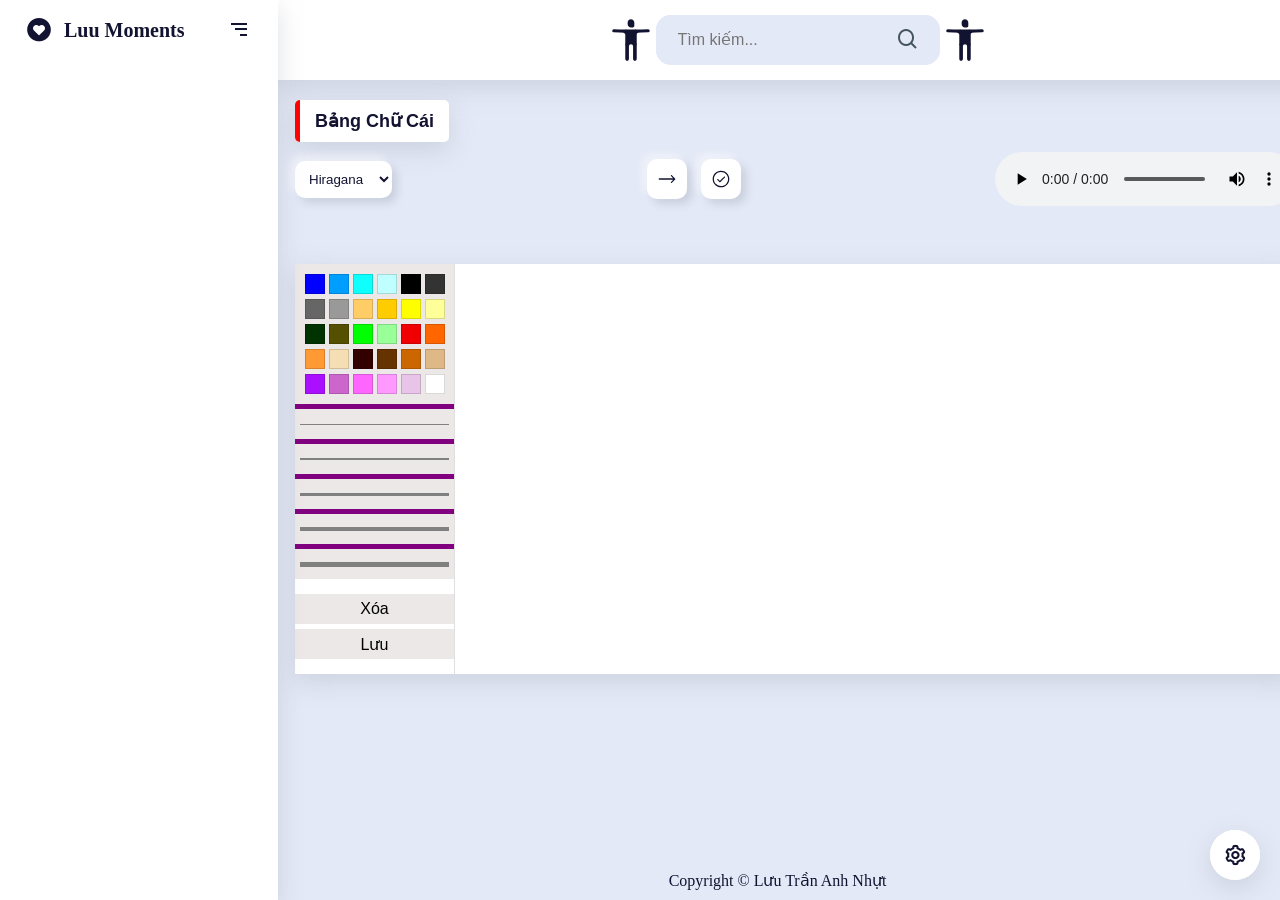
==== index.html @ df7c9bd2 "update page vocabulary" ====
<!DOCTYPE html>
<html lang="en">

<head>
    <meta charset="UTF-8">
    <meta http-equiv="X-UA-Compatible" content="IE=edge">
    <meta name="viewport" content="width=device-width, initial-scale=1.0">
    <title>Luu moments</title>
    <link rel="icon" href="./assets/img/logo.png">
    <link href='https://unpkg.com/boxicons@2.1.2/css/boxicons.min.css' rel='stylesheet'>
    <link rel="stylesheet" href="./assets/css/grid.css">
    <link rel="stylesheet" href="./assets/css/theme.css">
    <link rel="stylesheet" href="./assets/css/style.css">
    <link rel="stylesheet" href="./assets/css/class.css">
    <link rel="stylesheet" href="./assets/css/index.css">
    <link rel="stylesheet" href="./assets/css/pain.css">
</head>

<body>
    <!-- Loader -->
    <div id="loader">
        <span></span>
    </div>

    <div class="app">
        <div class="sidebar open">
            <div class="sidebar-logo">
                <i class="bx bxs-heart-circle icon"></i>
                <span class="logo-name">Luu Moments</span>
                <i class="bx bx-menu-alt-right" id="btn-close"></i>
            </div>
        </div>
        <div class="content">
            <section class="content-section">
                <div class="section-left">
                    <lord-icon src="./../json/icon/accessibility.json" trigger="loop"
                        style="width:50px;height:50px">
                    </lord-icon>
                </div>
                <div class="section-search">
                    <div class="section-search-input">
                        <input type="text" placeholder="Tìm kiếm..." value="">
                        <i id="close-search" class="bx bx-search"></i>
                    </div>
                    <div class="search-result"></div>
                </div>
                <div class="section-right">
                    <lord-icon src="./../json/icon/accessibility.json" trigger="loop"
                        style="width:50px;height:50px">
                    </lord-icon>
                </div>
            </section>
            <div class="filter">
                <h5>Bảng chữ cái</h5>
                <div class="option">
                    <select name="type_character" id="type_character">
                        <option value="all">Tất cả</option>
                        <option value="hiragana" selected>Hiragana</option>
                        <option value="katakana">Katakana</option>
                        <option value="kanji">Kanji</option>
                        <option value="transfiguration">Biến âm</option>
                        <option value="ligatures">Âm ghép</option>
                    </select>
                    <span>
                        <button id="click">
                            <lord-icon src="./json/icon/next.json" trigger="hover" style="width:20px; height:20px">
                            </lord-icon>
                        </button>
                        <button id="result">
                            <lord-icon src="./json/icon/result.json" trigger="hover" style="width:20px; height:20px">
                            </lord-icon>
                        </button>
                    </span>
                    <audio id="audio" controls>
                        <source src="./audio/a.mp3" type="audio/mp3">
                    </audio>
                </div>
                <p id="text" class="text_show"></p>
            </div>

            <!-- pain width canvas -->
            <main>
                <div class="left-block">
                    <div class="colors">
                        <button type="button" value="#0000ff"></button>
                        <button type="button" value="#009fff"></button>
                        <button type="button" value="#0fffff"></button>
                        <button type="button" value="#bfffff"></button>
                        <button type="button" value="#000000"></button>
                        <button type="button" value="#333333"></button>
                        <button type="button" value="#666666"></button>
                        <button type="button" value="#999999"></button>
                        <button type="button" value="#ffcc66"></button>
                        <button type="button" value="#ffcc00"></button>
                        <button type="button" value="#ffff00"></button>
                        <button type="button" value="#ffff99"></button>
                        <button type="button" value="#003300"></button>
                        <button type="button" value="#555000"></button>
                        <button type="button" value="#00ff00"></button>
                        <button type="button" value="#99ff99"></button>
                        <button type="button" value="#f00000"></button>
                        <button type="button" value="#ff6600"></button>
                        <button type="button" value="#ff9933"></button>
                        <button type="button" value="#f5deb3"></button>
                        <button type="button" value="#330000"></button>
                        <button type="button" value="#663300"></button>
                        <button type="button" value="#cc6600"></button>
                        <button type="button" value="#deb887"></button>
                        <button type="button" value="#aa0fff"></button>
                        <button type="button" value="#cc66cc"></button>
                        <button type="button" value="#ff66ff"></button>
                        <button type="button" value="#ff99ff"></button>
                        <button type="button" value="#e8c4e8"></button>
                        <button type="button" value="#ffffff"></button>
                    </div>
                    <div class="brushes">
                        <button type="button" value="1"></button>
                        <button type="button" value="2"></button>
                        <button type="button" value="3"></button>
                        <button type="button" value="4"></button>
                        <button type="button" value="5"></button>
                    </div>
                    <div class="buttons">
                        <button id="clear" type="button">Xóa</button>
                        <button id="save" type="button">Lưu</button>
                    </div>
                </div>
                <div class="right-block">
                    <canvas id="paint-canvas" width="840" height="400"></canvas>
                </div>
            </main>

            <footer class="footer">
                <p class="text-center">Copyright &copy;&nbsp;Lưu Trần Anh Nhựt</p>
            </footer>
        </div>
    </div>

    <div class="setting">
        <div class="setting-icon">
            <i class='bx bx-cog bx-sm'></i>
            <span>Cài đặt</span>
        </div>
        <menu class="setting-items-menu">
            <span class="menu-item">
                <lord-icon src="./json/icon/home.json" trigger="hover" style="width:22px; height:22px">
                </lord-icon>
            </span>
            <span class="menu-item" onclick="location.href = 'pages/vocabulary.html'">
                <lord-icon src="./json/icon/book.json" trigger="hover" style="width:22px; height:22px">
                </lord-icon>
            </span>
            <span class="menu-item" id="slidebar">
                <lord-icon src="./json/icon/slidebar.json" trigger="hover" style="width:22px; height:22px">
                </lord-icon>
            </span>
            <span class="menu-item" onclick="location.href = 'pages/arrange.html'">
                <lord-icon src="./json/icon/heart.json" trigger="hover" style="width:22px; height:22px">
                </lord-icon>
            </span>
        </menu>
    </div>

    <script src="./vendor/lordicon/lordicon.js"></script>
    <script src="./vendor/jquery/jquery-3.6.0.min.js"></script>
    <script src="./assets/js/index.js"></script>
    <script src="./assets/js/pain.js"></script>
    <script src="./assets/js/search.js"></script>
    <script src="./assets/js/script.js"></script>
    <script src="./assets/js/setting.js"></script>
</body>

</html>
---- assets/css/grid.css ----
/* Column: .col
Prefix class: 
    - c - mobile 
    - m - table
    - l - Pc    */
.grid {
    width: 100%;
    display: block;
    padding: 0;
}

.grid.wide {
    max-width: 1300px;
    margin: 0 auto;
}

.row {
    display: flex;
    flex-wrap: wrap;
    margin-left: -4px;
    margin-right: -4px;
}

.row.no-gutters {
    margin-left: 0;
    margin-right: 0;
}

.col {
    padding-left: 4px;
    padding-right: 4px;
}

.row.no-gutters .col {
    padding-left: 0;
    padding-right: 0;
}

.c-0 {
    display: none;
}

.c-1 {
    flex: 0 0 8.33333%;
    max-width: 8.33333%;
}

.c-2 {
    flex: 0 0 16.66667%;
    max-width: 16.66667%;
}

.c-3 {
    flex: 0 0 25%;
    max-width: 25%;
}

.c-4 {
    flex: 0 0 33.33333%;
    max-width: 33.33333%;
}

.c-5 {
    flex: 0 0 41.66667%;
    max-width: 41.66667%;
}

.c-6 {
    flex: 0 0 50%;
    max-width: 50%;
}

.c-7 {
    flex: 0 0 58.33333%;
    max-width: 58.33333%;
}

.c-8 {
    flex: 0 0 66.66667%;
    max-width: 66.66667%;
}

.c-9 {
    flex: 0 0 75%;
    max-width: 75%;
}

.c-10 {
    flex: 0 0 83.33333%;
    max-width: 83.33333%;
}

.c-11 {
    flex: 0 0 91.66667%;
    max-width: 91.66667%;
}

.c-12 {
    flex: 0 0 100%;
    max-width: 100%;
}

.c-o-1 {
    margin-left: 8.33333%;
}

.c-o-2 {
    margin-left: 16.66667%;
}

.c-o-3 {
    margin-left: 25%;
}

.c-o-4 {
    margin-left: 33.33333%;
}

.c-o-5 {
    margin-left: 41.66667%;
}

.c-o-6 {
    margin-left: 50%;
}

.c-o-7 {
    margin-left: 58.33333%;
}

.c-o-8 {
    margin-left: 66.66667%;
}

.c-o-9 {
    margin-left: 75%;
}

.c-o-10 {
    margin-left: 83.33333%;
}

.c-o-11 {
    margin-left: 91.66667%;
}

/* >= Tablet */
@media (min-width: 740px) {
    .row {
        margin-left: -8px;
        margin-right: -8px;
    }

    .col {
        padding-left: 8px;
        padding-right: 8px;
    }

    .m-0 {
        display: none;
    }

    .m-1,
    .m-2,
    .m-3,
    .m-4,
    .m-5,
    .m-6,
    .m-7,
    .m-8,
    .m-9,
    .m-10,
    .m-11,
    .m-12 {
        display: block;
    }

    .m-1 {
        flex: 0 0 8.33333%;
        max-width: 8.33333%;
    }

    .m-2 {
        flex: 0 0 16.66667%;
        max-width: 16.66667%;
    }

    .m-3 {
        flex: 0 0 25%;
        max-width: 25%;
    }

    .m-4 {
        flex: 0 0 33.33333%;
        max-width: 33.33333%;
    }

    .m-5 {
        flex: 0 0 41.66667%;
        max-width: 41.66667%;
    }

    .m-6 {
        flex: 0 0 50%;
        max-width: 50%;
    }

    .m-7 {
        flex: 0 0 58.33333%;
        max-width: 58.33333%;
    }

    .m-8 {
        flex: 0 0 66.66667%;
        max-width: 66.66667%;
    }

    .m-9 {
        flex: 0 0 75%;
        max-width: 75%;
    }

    .m-10 {
        flex: 0 0 83.33333%;
        max-width: 83.33333%;
    }

    .m-11 {
        flex: 0 0 91.66667%;
        max-width: 91.66667%;
    }

    .m-12 {
        flex: 0 0 100%;
        max-width: 100%;
    }

    .m-o-1 {
        margin-left: 8.33333%;
    }

    .m-o-2 {
        margin-left: 16.66667%;
    }

    .m-o-3 {
        margin-left: 25%;
    }

    .m-o-4 {
        margin-left: 33.33333%;
    }

    .m-o-5 {
        margin-left: 41.66667%;
    }

    .m-o-6 {
        margin-left: 50%;
    }

    .m-o-7 {
        margin-left: 58.33333%;
    }

    .m-o-8 {
        margin-left: 66.66667%;
    }

    .m-o-9 {
        margin-left: 75%;
    }

    .m-o-10 {
        margin-left: 83.33333%;
    }

    .m-o-11 {
        margin-left: 91.66667%;
    }
}

/* PC medium resolution > */
@media (min-width: 1113px) {
    .row {
        margin-left: -12px;
        margin-right: -12px;
    }

    .row.sm-gutter {
        margin-left: -5px;
        margin-right: -5px;
    }

    .col {
        padding-left: 12px;
        padding-right: 12px;
    }

    .row.sm-gutter .col {
        padding-left: 5px;
        padding-right: 5px;
    }

    .l-0 {
        display: none;
    }

    .l-1,
    .l-2,
    .l-2-4,
    .l-3,
    .l-4,
    .l-5,
    .l-6,
    .l-7,
    .l-8,
    .l-9,
    .l-10,
    .l-11,
    .l-12 {
        display: block;
    }

    .l-1 {
        flex: 0 0 8.33333%;
        max-width: 8.33333%;
    }

    .l-2 {
        flex: 0 0 16.66667%;
        max-width: 16.66667%;
    }

    .l-2-4 {
        flex: 0 0 20%;
        max-width: 20%;
    }

    .l-3 {
        flex: 0 0 25%;
        max-width: 25%;
    }

    .l-4 {
        flex: 0 0 33.33333%;
        max-width: 33.33333%;
    }

    .l-5 {
        flex: 0 0 41.66667%;
        max-width: 41.66667%;
    }

    .l-6 {
        flex: 0 0 50%;
        max-width: 50%;
    }

    .l-7 {
        flex: 0 0 58.33333%;
        max-width: 58.33333%;
    }

    .l-8 {
        flex: 0 0 66.66667%;
        max-width: 66.66667%;
    }

    .l-9 {
        flex: 0 0 75%;
        max-width: 75%;
    }

    .l-10 {
        flex: 0 0 83.33333%;
        max-width: 83.33333%;
    }

    .l-11 {
        flex: 0 0 91.66667%;
        max-width: 91.66667%;
    }

    .l-12 {
        flex: 0 0 100%;
        max-width: 100%;
    }

    .l-o-1 {
        margin-left: 8.33333%;
    }

    .l-o-2 {
        margin-left: 16.66667%;
    }

    .l-o-3 {
        margin-left: 25%;
    }

    .l-o-4 {
        margin-left: 33.33333%;
    }

    .l-o-5 {
        margin-left: 41.66667%;
    }

    .l-o-6 {
        margin-left: 50%;
    }

    .l-o-7 {
        margin-left: 58.33333%;
    }

    .l-o-8 {
        margin-left: 66.66667%;
    }

    .l-o-9 {
        margin-left: 75%;
    }

    .l-o-10 {
        margin-left: 83.33333%;
    }

    .l-o-11 {
        margin-left: 91.66667%;
    }
}

/* Tablet - PC low resolution */
@media (min-width: 740px) and (max-width: 1023px) {
    .wide {
        width: 644px;
    }
}

/* > PC low resolution */
@media (min-width: 1024px) and (max-width: 1239px) {
    .wide {
        width: 984px;
    }

    .wide .row {
        margin-left: -12px;
        margin-right: -12px;
    }

    .wide .row.sm-gutter {
        margin-left: -5px;
        margin-right: -5px;
    }

    .wide .col {
        padding-left: 12px;
        padding-right: 12px;
    }

    .wide .row.sm-gutter .col {
        padding-left: 5px;
        padding-right: 5px;
    }

    .wide .l-0 {
        display: none;
    }

    .wide .l-1,
    .wide .l-2,
    .wide .l-2-4,
    .wide .l-3,
    .wide .l-4,
    .wide .l-5,
    .wide .l-6,
    .wide .l-7,
    .wide .l-8,
    .wide .l-9,
    .wide .l-10,
    .wide .l-11,
    .wide .l-12 {
        display: block;
    }

    .wide .l-1 {
        flex: 0 0 8.33333%;
        max-width: 8.33333%;
    }

    .wide .l-2 {
        flex: 0 0 16.66667%;
        max-width: 16.66667%;
    }

    .wide .l-2-4 {
        flex: 0 0 20%;
        max-width: 20%;
    }

    .wide .l-3 {
        flex: 0 0 25%;
        max-width: 25%;
    }

    .wide .l-4 {
        flex: 0 0 33.33333%;
        max-width: 33.33333%;
    }

    .wide .l-5 {
        flex: 0 0 41.66667%;
        max-width: 41.66667%;
    }

    .wide .l-6 {
        flex: 0 0 50%;
        max-width: 50%;
    }

    .wide .l-7 {
        flex: 0 0 58.33333%;
        max-width: 58.33333%;
    }

    .wide .l-8 {
        flex: 0 0 66.66667%;
        max-width: 66.66667%;
    }

    .wide .l-9 {
        flex: 0 0 75%;
        max-width: 75%;
    }

    .wide .l-10 {
        flex: 0 0 83.33333%;
        max-width: 83.33333%;
    }

    .wide .l-11 {
        flex: 0 0 91.66667%;
        max-width: 91.66667%;
    }

    .wide .l-12 {
        flex: 0 0 100%;
        max-width: 100%;
    }

    .wide .l-o-1 {
        margin-left: 8.33333%;
    }

    .wide .l-o-2 {
        margin-left: 16.66667%;
    }

    .wide .l-o-3 {
        margin-left: 25%;
    }

    .wide .l-o-4 {
        margin-left: 33.33333%;
    }

    .wide .l-o-5 {
        margin-left: 41.66667%;
    }

    .wide .l-o-6 {
        margin-left: 50%;
    }

    .wide .l-o-7 {
        margin-left: 58.33333%;
    }

    .wide .l-o-8 {
        margin-left: 66.66667%;
    }

    .wide .l-o-9 {
        margin-left: 75%;
    }

    .wide .l-o-10 {
        margin-left: 83.33333%;
    }

    .wide .l-o-11 {
        margin-left: 91.66667%;
    }
}
---- assets/css/theme.css ----
:root {
  --background-primary: #e4e9f7;
  --background-second: #fff;
  --background-third: #ece8e8;
  --color-primary: #121331;
  --color-second: #121331;
  --color-icon: #121331;
  --color-button: #ece8e8;
  --color-txt: #455560;
  --box-shadow: 0px 8px 24px rgba(149, 157, 165, 0.3);
  --box-shadow-button: -5px -5px 9px rgba(255, 255, 255, 0.45), 5px 5px 9px rgba(94, 104, 121, 0.2);
  --box-shadow-inset: inset -5px -5px 9px rgba(94, 104, 121, 0.2), inset 3px 3px 2px rgba(94, 104, 121, 0.2);
  --border-loader: #c5ccdf;
}

[data-theme="dark"] {
  --background-primary: #202020;
  --background-second: #2d2d2d;
  --background-third: #2d2d2d;
  --color-primary: #fff;
  --color-second: #bbb;
  --color-icon: #121331;
  --color-button: #fff;
  --color-txt: #bbb;
  --box-shadow: 0px 5px 10px rgba(0, 0, 0, 0.2);
  --box-shadow-button: 0px 5px 10px rgba(0, 0, 0, 0.2);
  --box-shadow-inset: inset -5px -5px 9px rgba(0, 0, 0), inset 3px 3px 2px rgba(0, 0, 0);
  --border-loader: rgb(20, 20, 20);
}
---- assets/css/style.css ----
*,
body {
    margin: 0;
    padding: 0;
}

html {
    scroll-behavior: smooth;
}

body::-webkit-scrollbar {
    display: none;
}

.app {
    position: relative;
    margin: 0;
    min-height: 100vh;
    background-color: var(--background-primary);
    overflow: hidden;
}

#loader {
    position: fixed;
    display: flex;
    justify-content: center;
    align-items: center;
    top: 0;
    right: 0;
    bottom: 0;
    left: 0;
    background-color: black;
    opacity: 0.6;
    z-index: 1000;
}

#loader span {
    width: 60px;
    height: 60px;
    border: 8px solid var(--background-second);
    border-top: 8px solid var(--border-loader);
    border-radius: 50%;
    -webkit-animation: load 2s linear infinite;
    animation: load 2s linear infinite;
}

.sidebar {
    position: fixed;
    width: 50px;
    min-width: 50px;
    height: 100%;
    min-height: 100vh;
    padding: 0 14px;
    z-index: 199;
    transition: all 0.5s ease;
    background-color: var(--background-second);
    box-shadow: var(--box-shadow);
}

.sidebar-logo {
    display: flex;
    align-items: center;
    position: relative;
    height: 60px;
}

.sidebar-logo i {
    color: var(--color-primary);
    height: 60px;
    min-width: 50px;
    font-size: 28px;
    text-align: center;
    line-height: 60px;
}

.sidebar .icon {
    opacity: 0;
    transition: all 0.5s ease;
}

.sidebar-logo .logo-name {
    color: var(--color-primary);
    font-size: 20px;
    font-weight: 600;
    opacity: 0;
    transition: all 0.5s ease;
}

.sidebar.open {
    width: 250px !important;
}

.sidebar.open .icon,
.sidebar.open .logo-name {
    opacity: 1;
}

#btn-close {
    position: absolute;
    top: 50%;
    right: 0;
    transform: translateY(-50%);
    font-size: 24px;
    cursor: pointer;
    text-align: center;
    transition: all 0.5s ease;
}

.sidebar.open #btn {
    text-align: right;
}

.content {
    position: relative;
    background: var(--primary-background);
    min-height: 100vh;
    top: 0;
    left: 78px;
    width: calc(100% - 78px);
    transition: all 0.5s ease;
    z-index: 2;
}

.sidebar.open~.content {
    left: 275px;
    width: calc(100% - 275px);
}

.content-section {
    display: flex;
    align-items: center;
    padding: 0px 20px;
    justify-content: center;
    width: 100%;
    height: 80px;
    background-color: var(--background-second);
    box-shadow: var(--box-shadow);
    z-index: 100;
}

.section-search {
    position: relative;
    display: flex;
    align-items: center;
}

.section-search-input {
    position: relative;
    height: 50px;
    background-color: var(--background-primary);
    display: flex;
    align-items: center;
    border-radius: 15px;
    overflow: hidden;
}

.section-search-input input {
    border-color: transparent;
    outline: 0;
    background-color: transparent;
    width: 100%;
    height: 100%;
    padding: 10px 60px 10px 20px;
    font-size: 1rem;
    color: var(--color-txt);
    background-color: var(--background-primary);
    border-radius: 15px;
}

.section-search-input i {
    font-size: 1.5rem;
    position: absolute;
    right: 20px;
    transition: 0.5s;
    cursor: pointer;
    color: var(--color-txt);
}

.section-search-input i:hover {
    color: var(--color-primary);
    transform: rotate(90deg);
}

.search-result {
    display: none;
    position: absolute;
    top: 60px;
    left: 0px;
    width: 100%;
    background-color: white;
    border-radius: 15px;
    height: 200px;
    overflow: hidden;
    overflow-y: auto;
    box-shadow: var(--box-shadow);
    cursor: pointer;
    z-index: 100;
    padding: 10px 0;
}

.search-result::-webkit-scrollbar {
    display: none;
}

.search-result span {
    display: block;
    padding: 0 20px;
}

.search-result span:hover {
    color: red;
}

.search-result.active {
    display: block;
}

.search-result.active.data-none {
    display: flex !important;
    align-items: center;
    height: 100px !important;
}

.search-result.data-none span {
    width: 100%;
    text-align: center;
}

.footer {
    position: absolute;
    width: 100%;
    bottom: 10px;
    color: var(--color-primary);
}

.setting {
    position: fixed;
    right: 20px;
    bottom: 20px;
    width: 50px;
    height: 50px;
    z-index: 1000;
}

.setting-icon {
    position: absolute;
    display: flex;
    justify-content: center;
    align-items: center;
    width: 50px;
    height: 50px;
    border-radius: 50%;
    background-color: var(--background-second);
    box-shadow: var(--box-shadow);
    cursor: pointer;
    z-index: 1001;
}

.setting-icon:hover i {
    transform: rotate(60deg)
}

.setting-icon span {
    position: absolute;
    right: calc(100% + 10px);
    top: 20%;
    width: max-content;
    padding: 5px 10px;
    color: var(--color-primary);
    background-color: var(--background-second);
    box-shadow: var(--background-second);
    border-radius: 5px;
    font-size: 12px;
    font-weight: 600;
    text-transform: capitalize;
    opacity: 0;
    transition: all .3s;
}

.setting-icon:hover span {
    opacity: 1;
    top: 25%;
}

.setting-icon i {
    margin-top: 3px;
    color: var(--color-primary);
    transition: all .3s;
}

.setting-items-menu {
    position: absolute;
    margin: 0;
    padding: 0;
    z-index: 100;
}

.setting-items-menu .menu-item {
    position: absolute;
    display: flex;
    align-items: center;
    justify-content: center;
    width: 50px;
    height: 50px;
    background-color: var(--background-second);
    border-radius: 50%;
    cursor: pointer;
    transition: transform .3s;
}

.setting-items-menu.active .menu-item:nth-child(1) {
    transform: translate3d(-7.5em, -1em, 0);
    box-shadow: var(--box-shadow);
}

.setting-items-menu.active .menu-item:nth-child(2) {
    transform: translate3d(-5em, -5.2em, 0);
    box-shadow: var(--box-shadow);
}

.setting-items-menu.active .menu-item:nth-child(3) {
    transform: translate3d(-1em, -8em, 0);
    box-shadow: var(--box-shadow);
}

.setting-items-menu.active .menu-item:nth-child(4) {
    transform: translate3d(-1em, -13em, 0);
    box-shadow: var(--box-shadow);
}

@-webkit-keyframes load {
    0% {
        -webkit-transform: rotate(0deg);
    }

    100% {
        -webkit-transform: rotate(360deg);
    }
}

@keyframes load {
    0% {
        transform: rotate(0deg);
    }

    100% {
        transform: rotate(360deg);
    }
}
---- assets/css/class.css ----
.text-center {
    text-align: center;
}
---- assets/css/index.css ----
.filter {
    margin: 20px;
    width: 1000px;
}

.filter h5:first-child {
    color: var(--color-primary);
    font-size: 18px;
    font-weight: 600;
    font-family: Sans-Serif;
    text-shadow: 0 1px 0 rgb(255 255 255 / 40%);
    padding: 10px 15px;
    text-transform: capitalize;
    border-radius: 5px;
    border-left: 5px solid red;
    width: max-content;
    background-color: var(--background-second);
    box-shadow: var(--box-shadow);
}

.option {
    display: flex;
    justify-content: space-between;
    align-items: center;
    margin-top: 10px;
}

.option select, .option span button {
    background-color: var(--background-second);
    box-shadow: var(--box-shadow-button);
    outline: none;
    border: none;
    border-radius: 10px;
    color: var(--color-second);
    padding: 10px;
    cursor: pointer;
}

.option span button:nth-child(2) {
    margin-left: 10px;
}

.option span button:active {
    box-shadow: var(--box-shadow-inset);
}

.text_show {
    margin: 8px;
    font-size: 2rem;
    font-weight: 800;
    line-height: 1.5rem;
    text-align: center;
    height: 30px;
    color: var(--color-primary);
}
---- assets/css/pain.css ----
main {
    width: 1000px;
    margin: 0 20px;
    display: flex;
    flex-grow: 1;
    background-color: var(--background-second);
    box-shadow: var(--box-shadow);
    box-sizing: border-box;
}

.left-block {
    width: 160px;
    border-right: 1px solid #e0e0e0;
}

.colors {
    background-color: var(--background-third);
    text-align: center;
    padding-bottom: 5px;
    padding-top: 10px;
}

.colors button {
    display: inline-block;
    border: 1px solid #00000026;
    border-radius: 0;
    outline: none;
    cursor: pointer;
    width: 20px;
    height: 20px;
    margin-bottom: 5px
}

.colors button:nth-of-type(1) {
    background-color: #0000ff;
}

.colors button:nth-of-type(2) {
    background-color: #009fff;
}

.colors button:nth-of-type(3) {
    background-color: #0fffff;
}

.colors button:nth-of-type(4) {
    background-color: #bfffff;
}

.colors button:nth-of-type(5) {
    background-color: #000000;
}

.colors button:nth-of-type(6) {
    background-color: #333333;
}

.colors button:nth-of-type(7) {
    background-color: #666666;
}

.colors button:nth-of-type(8) {
    background-color: #999999;
}

.colors button:nth-of-type(9) {
    background-color: #ffcc66;
}

.colors button:nth-of-type(10) {
    background-color: #ffcc00;
}

.colors button:nth-of-type(11) {
    background-color: #ffff00;
}

.colors button:nth-of-type(12) {
    background-color: #ffff99;
}

.colors button:nth-of-type(13) {
    background-color: #003300;
}

.colors button:nth-of-type(14) {
    background-color: #555000;
}

.colors button:nth-of-type(15) {
    background-color: #00ff00;
}

.colors button:nth-of-type(16) {
    background-color: #99ff99;
}

.colors button:nth-of-type(17) {
    background-color: #f00000;
}

.colors button:nth-of-type(18) {
    background-color: #ff6600;
}

.colors button:nth-of-type(19) {
    background-color: #ff9933;
}

.colors button:nth-of-type(20) {
    background-color: #f5deb3;
}

.colors button:nth-of-type(21) {
    background-color: #330000;
}

.colors button:nth-of-type(22) {
    background-color: #663300;
}

.colors button:nth-of-type(23) {
    background-color: #cc6600;
}

.colors button:nth-of-type(24) {
    background-color: #deb887;
}

.colors button:nth-of-type(25) {
    background-color: #aa0fff;
}

.colors button:nth-of-type(26) {
    background-color: #cc66cc;
}

.colors button:nth-of-type(27) {
    background-color: #ff66ff;
}

.colors button:nth-of-type(28) {
    background-color: #ff99ff;
}

.colors button:nth-of-type(29) {
    background-color: #e8c4e8;
}

.colors button:nth-of-type(30) {
    background-color: #ffffff;
}

.brushes {
    background-color: purple;
    padding-top: 5px
}

.brushes button {
    display: block;
    width: 100%;
    border: 0;
    border-radius: 0;
    background-color: var(--background-third);
    margin-bottom: 5px;
    padding: 5px;
    height: 30px;
    outline: none;
    position: relative;
    cursor: pointer;
}

.brushes button:after {
    height: 1px;
    display: block;
    background: #808080;
    content: '';
}

.brushes button:nth-of-type(1):after {
    height: 1px;
}

.brushes button:nth-of-type(2):after {
    height: 2px;
}

.brushes button:nth-of-type(3):after {
    height: 3px;
}

.brushes button:nth-of-type(4):after {
    height: 4px;
}

.brushes button:nth-of-type(5):after {
    height: 5px;
}

.buttons {
    height: 80px;
    padding-top: 10px;
}

.buttons button {
    display: block;
    width: 100%;
    border: 0;
    border-radius: 0;
    background-color: var(--color-button);
    margin-bottom: 5px;
    padding: 5px;
    height: 30px;
    outline: none;
    position: relative;
    cursor: pointer;
    font-size: 16px;
}

.right-block {
    width: 840px;
}

#paint-canvas {
    cursor: crosshair;
}
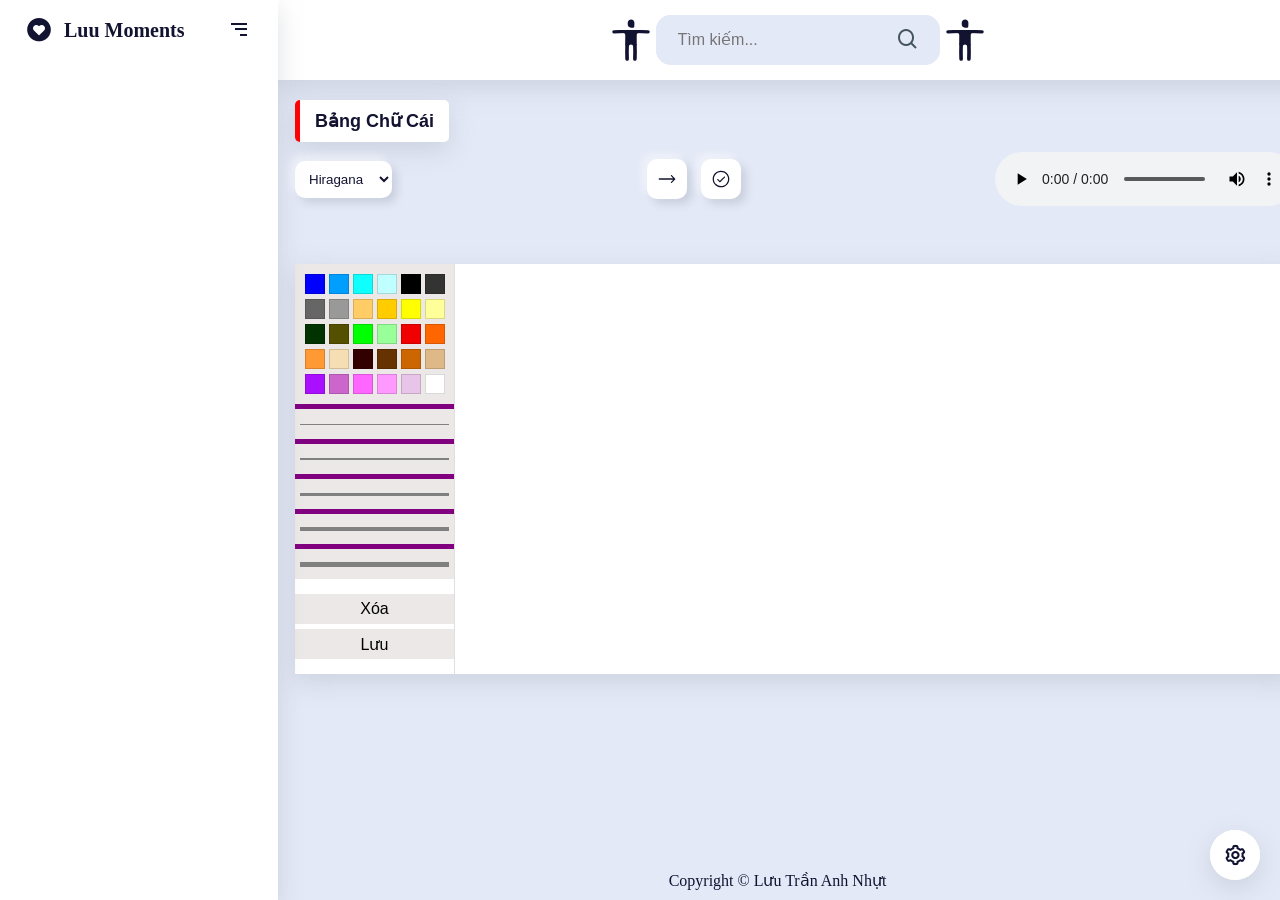
==== commit 3710c1ae: "fix error search arrange" ====
--- a/index.html
+++ b/index.html
@@ -165,7 +165,7 @@
     <script src="./vendor/jquery/jquery-3.6.0.min.js"></script>
     <script src="./assets/js/index.js"></script>
     <script src="./assets/js/pain.js"></script>
-    <script src="./assets/js/search.js"></script>
+    <script src="./assets/js/utils.js"></script>
     <script src="./assets/js/script.js"></script>
     <script src="./assets/js/setting.js"></script>
 </body>
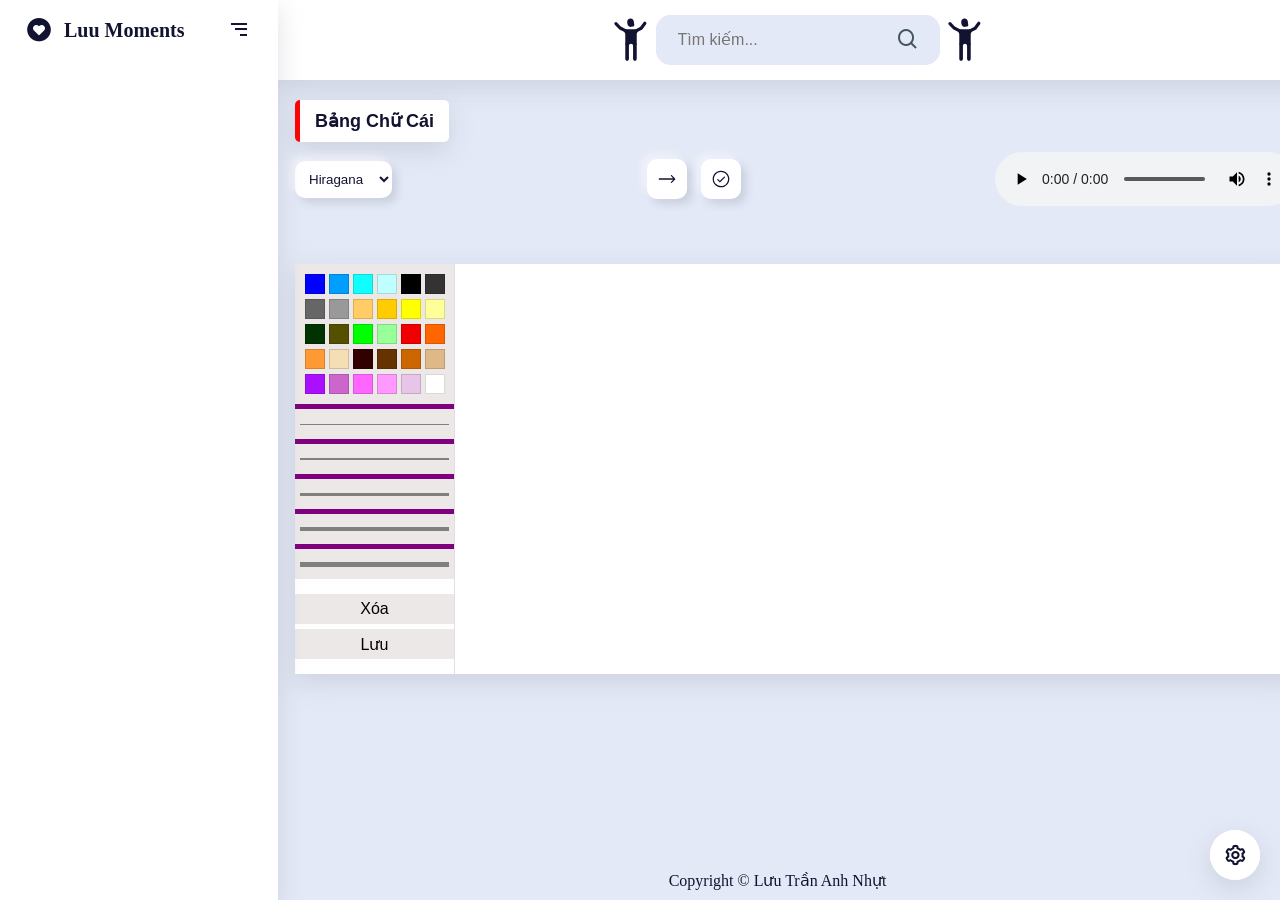
==== commit e0e112a1: "update handle key up event" ====
--- a/index.html
+++ b/index.html
@@ -163,11 +163,11 @@
 
     <script src="./vendor/lordicon/lordicon.js"></script>
     <script src="./vendor/jquery/jquery-3.6.0.min.js"></script>
-    <script src="./assets/js/index.js"></script>
     <script src="./assets/js/pain.js"></script>
     <script src="./assets/js/utils.js"></script>
     <script src="./assets/js/script.js"></script>
     <script src="./assets/js/setting.js"></script>
+    <script src="./assets/js/index.js"></script>
 </body>
 
 </html>
--- a/assets/css/style.css
+++ b/assets/css/style.css
@@ -207,6 +207,10 @@
     padding: 0 20px;
 }
 
+.search-result span:first-letter {
+    text-transform: capitalize;
+}
+
 .search-result span:hover {
     color: red;
 }
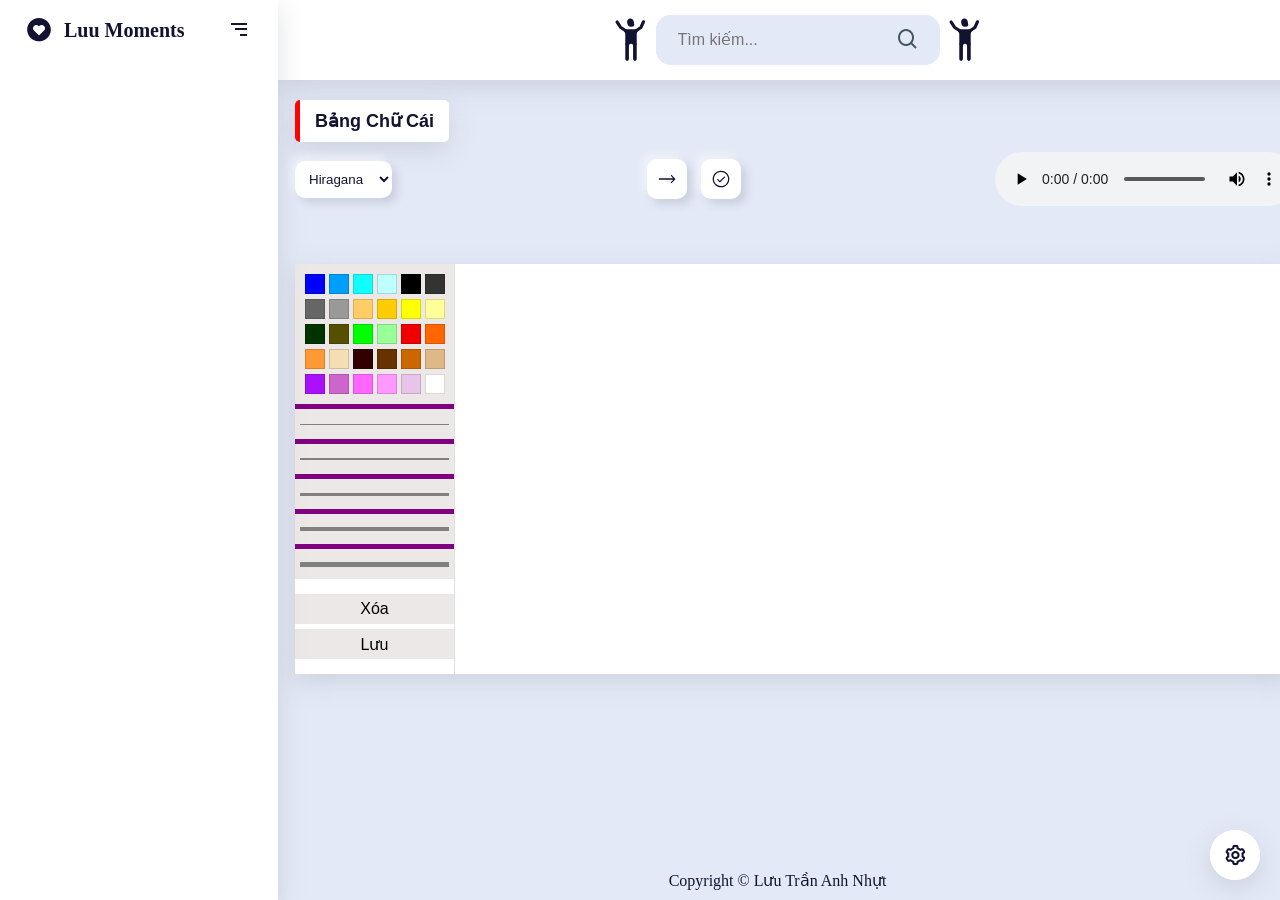
==== commit 4491218c: "20231126" ====
--- a/index.html
+++ b/index.html
@@ -1,173 +1,185 @@
 <!DOCTYPE html>
 <html lang="en">
+    <head>
+        <meta charset="UTF-8" />
+        <meta http-equiv="X-UA-Compatible" content="IE=edge" />
+        <meta name="viewport" content="width=device-width, initial-scale=1.0" />
+        <title>Luu moments</title>
+        <link rel="icon" href="./assets/img/logo.png" />
+        <link href="https://unpkg.com/boxicons@2.1.2/css/boxicons.min.css" rel="stylesheet" />
+        <link rel="stylesheet" href="./assets/css/grid.css" />
+        <link rel="stylesheet" href="./assets/css/theme.css" />
+        <link rel="stylesheet" href="./assets/css/style.css" />
+        <link rel="stylesheet" href="./assets/css/class.css" />
+        <link rel="stylesheet" href="./assets/css/index.css" />
+        <link rel="stylesheet" href="./assets/css/pain.css" />
+    </head>
 
-<head>
-    <meta charset="UTF-8">
-    <meta http-equiv="X-UA-Compatible" content="IE=edge">
-    <meta name="viewport" content="width=device-width, initial-scale=1.0">
-    <title>Luu moments</title>
-    <link rel="icon" href="./assets/img/logo.png">
-    <link href='https://unpkg.com/boxicons@2.1.2/css/boxicons.min.css' rel='stylesheet'>
-    <link rel="stylesheet" href="./assets/css/grid.css">
-    <link rel="stylesheet" href="./assets/css/theme.css">
-    <link rel="stylesheet" href="./assets/css/style.css">
-    <link rel="stylesheet" href="./assets/css/class.css">
-    <link rel="stylesheet" href="./assets/css/index.css">
-    <link rel="stylesheet" href="./assets/css/pain.css">
-</head>
+    <body>
+        <!-- Loader -->
+        <div id="loader">
+            <span></span>
+        </div>
 
-<body>
-    <!-- Loader -->
-    <div id="loader">
-        <span></span>
-    </div>
+        <div class="app">
+            <div class="sidebar open">
+                <div class="sidebar-logo">
+                    <i class="bx bxs-heart-circle icon"></i>
+                    <span class="logo-name">Luu Moments</span>
+                    <i class="bx bx-menu-alt-right" id="btn-close"></i>
+                </div>
+            </div>
+            <div class="content">
+                <section class="content-section">
+                    <div class="section-left">
+                        <lord-icon
+                            src="./../json/icon/accessibility.json"
+                            trigger="loop"
+                            style="width: 50px; height: 50px"
+                        >
+                        </lord-icon>
+                    </div>
+                    <div class="section-search">
+                        <div class="section-search-input">
+                            <input type="text" placeholder="Tìm kiếm..." value="" />
+                            <i id="close-search" class="bx bx-search"></i>
+                        </div>
+                        <div class="search-result"></div>
+                    </div>
+                    <div class="section-right">
+                        <lord-icon
+                            src="./../json/icon/accessibility.json"
+                            trigger="loop"
+                            style="width: 50px; height: 50px"
+                        >
+                        </lord-icon>
+                    </div>
+                </section>
+                <div class="filter">
+                    <h5>Bảng chữ cái</h5>
+                    <div class="option">
+                        <select name="type_character" id="type_character">
+                            <option value="all">Tất cả</option>
+                            <option value="hiragana" selected>Hiragana</option>
+                            <option value="katakana">Katakana</option>
+                            <option value="kanji">Kanji</option>
+                            <option value="transfiguration">Biến âm</option>
+                            <option value="ligatures">Âm ghép</option>
+                        </select>
+                        <span>
+                            <button id="click">
+                                <lord-icon
+                                    src="./json/icon/next.json"
+                                    trigger="hover"
+                                    style="width: 20px; height: 20px"
+                                >
+                                </lord-icon>
+                            </button>
+                            <button id="result">
+                                <lord-icon
+                                    src="./json/icon/result.json"
+                                    trigger="hover"
+                                    style="width: 20px; height: 20px"
+                                >
+                                </lord-icon>
+                            </button>
+                        </span>
+                        <audio id="audio" controls>
+                            <source src="./audio/a.mp3" type="audio/mp3" />
+                        </audio>
+                    </div>
+                    <p id="text" class="text_show"></p>
+                </div>
 
-    <div class="app">
-        <div class="sidebar open">
-            <div class="sidebar-logo">
-                <i class="bx bxs-heart-circle icon"></i>
-                <span class="logo-name">Luu Moments</span>
-                <i class="bx bx-menu-alt-right" id="btn-close"></i>
+                <!-- pain width canvas -->
+                <main>
+                    <div class="left-block">
+                        <div class="colors">
+                            <button type="button" value="#0000ff"></button>
+                            <button type="button" value="#009fff"></button>
+                            <button type="button" value="#0fffff"></button>
+                            <button type="button" value="#bfffff"></button>
+                            <button type="button" value="#000000"></button>
+                            <button type="button" value="#333333"></button>
+                            <button type="button" value="#666666"></button>
+                            <button type="button" value="#999999"></button>
+                            <button type="button" value="#ffcc66"></button>
+                            <button type="button" value="#ffcc00"></button>
+                            <button type="button" value="#ffff00"></button>
+                            <button type="button" value="#ffff99"></button>
+                            <button type="button" value="#003300"></button>
+                            <button type="button" value="#555000"></button>
+                            <button type="button" value="#00ff00"></button>
+                            <button type="button" value="#99ff99"></button>
+                            <button type="button" value="#f00000"></button>
+                            <button type="button" value="#ff6600"></button>
+                            <button type="button" value="#ff9933"></button>
+                            <button type="button" value="#f5deb3"></button>
+                            <button type="button" value="#330000"></button>
+                            <button type="button" value="#663300"></button>
+                            <button type="button" value="#cc6600"></button>
+                            <button type="button" value="#deb887"></button>
+                            <button type="button" value="#aa0fff"></button>
+                            <button type="button" value="#cc66cc"></button>
+                            <button type="button" value="#ff66ff"></button>
+                            <button type="button" value="#ff99ff"></button>
+                            <button type="button" value="#e8c4e8"></button>
+                            <button type="button" value="#ffffff"></button>
+                        </div>
+                        <div class="brushes">
+                            <button type="button" value="1"></button>
+                            <button type="button" value="2"></button>
+                            <button type="button" value="3"></button>
+                            <button type="button" value="4"></button>
+                            <button type="button" value="5"></button>
+                        </div>
+                        <div class="buttons">
+                            <button id="clear" type="button">Xóa</button>
+                            <button id="save" type="button">Lưu</button>
+                        </div>
+                    </div>
+                    <div class="right-block">
+                        <canvas id="paint-canvas" width="840" height="400"></canvas>
+                    </div>
+                </main>
+
+                <footer class="footer">
+                    <p class="text-center">Copyright &copy;&nbsp;Lưu Trần Anh Nhựt</p>
+                </footer>
             </div>
         </div>
-        <div class="content">
-            <section class="content-section">
-                <div class="section-left">
-                    <lord-icon src="./../json/icon/accessibility.json" trigger="loop"
-                        style="width:50px;height:50px">
+
+        <div class="setting">
+            <div class="setting-icon">
+                <i class="bx bx-cog bx-sm"></i>
+                <span>Cài đặt</span>
+            </div>
+            <menu class="setting-items-menu">
+                <span class="menu-item">
+                    <lord-icon src="./json/icon/home.json" trigger="hover" style="width: 22px; height: 22px">
                     </lord-icon>
-                </div>
-                <div class="section-search">
-                    <div class="section-search-input">
-                        <input type="text" placeholder="Tìm kiếm..." value="">
-                        <i id="close-search" class="bx bx-search"></i>
-                    </div>
-                    <div class="search-result"></div>
-                </div>
-                <div class="section-right">
-                    <lord-icon src="./../json/icon/accessibility.json" trigger="loop"
-                        style="width:50px;height:50px">
+                </span>
+                <span class="menu-item" onclick="location.href = 'pages/vocabulary.html'">
+                    <lord-icon src="./json/icon/book.json" trigger="hover" style="width: 22px; height: 22px">
                     </lord-icon>
-                </div>
-            </section>
-            <div class="filter">
-                <h5>Bảng chữ cái</h5>
-                <div class="option">
-                    <select name="type_character" id="type_character">
-                        <option value="all">Tất cả</option>
-                        <option value="hiragana" selected>Hiragana</option>
-                        <option value="katakana">Katakana</option>
-                        <option value="kanji">Kanji</option>
-                        <option value="transfiguration">Biến âm</option>
-                        <option value="ligatures">Âm ghép</option>
-                    </select>
-                    <span>
-                        <button id="click">
-                            <lord-icon src="./json/icon/next.json" trigger="hover" style="width:20px; height:20px">
-                            </lord-icon>
-                        </button>
-                        <button id="result">
-                            <lord-icon src="./json/icon/result.json" trigger="hover" style="width:20px; height:20px">
-                            </lord-icon>
-                        </button>
-                    </span>
-                    <audio id="audio" controls>
-                        <source src="./audio/a.mp3" type="audio/mp3">
-                    </audio>
-                </div>
-                <p id="text" class="text_show"></p>
-            </div>
+                </span>
+                <span class="menu-item" id="slidebar">
+                    <lord-icon src="./json/icon/slidebar.json" trigger="hover" style="width: 22px; height: 22px">
+                    </lord-icon>
+                </span>
+                <span class="menu-item" onclick="location.href = 'pages/arrange.html'">
+                    <lord-icon src="./json/icon/heart.json" trigger="hover" style="width: 22px; height: 22px">
+                    </lord-icon>
+                </span>
+            </menu>
+        </div>
 
-            <!-- pain width canvas -->
-            <main>
-                <div class="left-block">
-                    <div class="colors">
-                        <button type="button" value="#0000ff"></button>
-                        <button type="button" value="#009fff"></button>
-                        <button type="button" value="#0fffff"></button>
-                        <button type="button" value="#bfffff"></button>
-                        <button type="button" value="#000000"></button>
-                        <button type="button" value="#333333"></button>
-                        <button type="button" value="#666666"></button>
-                        <button type="button" value="#999999"></button>
-                        <button type="button" value="#ffcc66"></button>
-                        <button type="button" value="#ffcc00"></button>
-                        <button type="button" value="#ffff00"></button>
-                        <button type="button" value="#ffff99"></button>
-                        <button type="button" value="#003300"></button>
-                        <button type="button" value="#555000"></button>
-                        <button type="button" value="#00ff00"></button>
-                        <button type="button" value="#99ff99"></button>
-                        <button type="button" value="#f00000"></button>
-                        <button type="button" value="#ff6600"></button>
-                        <button type="button" value="#ff9933"></button>
-                        <button type="button" value="#f5deb3"></button>
-                        <button type="button" value="#330000"></button>
-                        <button type="button" value="#663300"></button>
-                        <button type="button" value="#cc6600"></button>
-                        <button type="button" value="#deb887"></button>
-                        <button type="button" value="#aa0fff"></button>
-                        <button type="button" value="#cc66cc"></button>
-                        <button type="button" value="#ff66ff"></button>
-                        <button type="button" value="#ff99ff"></button>
-                        <button type="button" value="#e8c4e8"></button>
-                        <button type="button" value="#ffffff"></button>
-                    </div>
-                    <div class="brushes">
-                        <button type="button" value="1"></button>
-                        <button type="button" value="2"></button>
-                        <button type="button" value="3"></button>
-                        <button type="button" value="4"></button>
-                        <button type="button" value="5"></button>
-                    </div>
-                    <div class="buttons">
-                        <button id="clear" type="button">Xóa</button>
-                        <button id="save" type="button">Lưu</button>
-                    </div>
-                </div>
-                <div class="right-block">
-                    <canvas id="paint-canvas" width="840" height="400"></canvas>
-                </div>
-            </main>
-
-            <footer class="footer">
-                <p class="text-center">Copyright &copy;&nbsp;Lưu Trần Anh Nhựt</p>
-            </footer>
-        </div>
-    </div>
-
-    <div class="setting">
-        <div class="setting-icon">
-            <i class='bx bx-cog bx-sm'></i>
-            <span>Cài đặt</span>
-        </div>
-        <menu class="setting-items-menu">
-            <span class="menu-item">
-                <lord-icon src="./json/icon/home.json" trigger="hover" style="width:22px; height:22px">
-                </lord-icon>
-            </span>
-            <span class="menu-item" onclick="location.href = 'pages/vocabulary.html'">
-                <lord-icon src="./json/icon/book.json" trigger="hover" style="width:22px; height:22px">
-                </lord-icon>
-            </span>
-            <span class="menu-item" id="slidebar">
-                <lord-icon src="./json/icon/slidebar.json" trigger="hover" style="width:22px; height:22px">
-                </lord-icon>
-            </span>
-            <span class="menu-item" onclick="location.href = 'pages/arrange.html'">
-                <lord-icon src="./json/icon/heart.json" trigger="hover" style="width:22px; height:22px">
-                </lord-icon>
-            </span>
-        </menu>
-    </div>
-
-    <script src="./vendor/lordicon/lordicon.js"></script>
-    <script src="./vendor/jquery/jquery-3.6.0.min.js"></script>
-    <script src="./assets/js/pain.js"></script>
-    <script src="./assets/js/utils.js"></script>
-    <script src="./assets/js/script.js"></script>
-    <script src="./assets/js/setting.js"></script>
-    <script src="./assets/js/index.js"></script>
-</body>
-
-</html>+        <script src="./vendor/lordicon/lordicon.js"></script>
+        <script src="./vendor/jquery/jquery-3.6.0.min.js"></script>
+        <script src="./assets/js/pain.js"></script>
+        <script src="./assets/js/utils.js"></script>
+        <script src="./assets/js/script.js"></script>
+        <script src="./assets/js/setting.js"></script>
+        <script src="./assets/js/index.js"></script>
+    </body>
+</html>
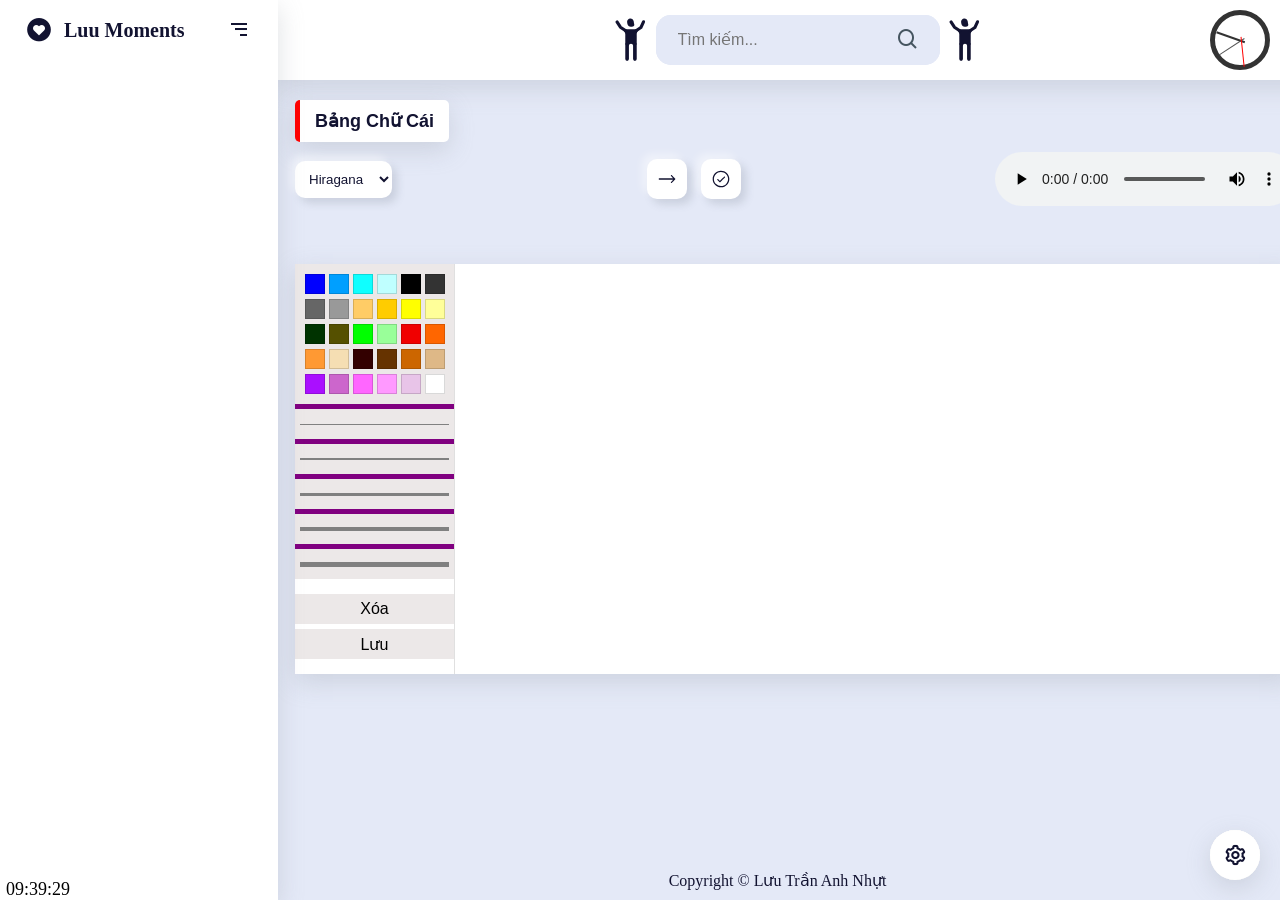
==== commit 6e472127: "20231129" ====
--- a/index.html
+++ b/index.html
@@ -13,6 +13,7 @@
         <link rel="stylesheet" href="./assets/css/class.css" />
         <link rel="stylesheet" href="./assets/css/index.css" />
         <link rel="stylesheet" href="./assets/css/pain.css" />
+        <link rel="stylesheet" href="./assets/css/clock.css" />
     </head>
 
     <body>
@@ -27,6 +28,10 @@
                     <i class="bx bxs-heart-circle icon"></i>
                     <span class="logo-name">Luu Moments</span>
                     <i class="bx bx-menu-alt-right" id="btn-close"></i>
+                </div>
+                <div class="sidebar-body"></div>
+                <div class="sidebar-footer">
+                    <div class="clock-footer" id="clock-footer"></div>
                 </div>
             </div>
             <div class="content">
@@ -53,6 +58,11 @@
                             style="width: 50px; height: 50px"
                         >
                         </lord-icon>
+                    </div>
+                    <div class="clock">
+                        <div class="hour" id="hour"></div>
+                        <div class="minute" id="minute"></div>
+                        <div class="second" id="second"></div>
                     </div>
                 </section>
                 <div class="filter">
@@ -176,10 +186,10 @@
 
         <script src="./vendor/lordicon/lordicon.js"></script>
         <script src="./vendor/jquery/jquery-3.6.0.min.js"></script>
-        <script src="./assets/js/pain.js"></script>
-        <script src="./assets/js/utils.js"></script>
-        <script src="./assets/js/script.js"></script>
-        <script src="./assets/js/setting.js"></script>
-        <script src="./assets/js/index.js"></script>
+        <script src="./assets/scripts/pain.js"></script>
+        <script src="./assets/scripts/utils.js"></script>
+        <script src="./assets/scripts/script.js"></script>
+        <script src="./assets/scripts/setting.js"></script>
+        <script src="./assets/scripts/index.js"></script>
     </body>
 </html>
--- a/assets/css/style.css
+++ b/assets/css/style.css
@@ -95,6 +95,14 @@
     opacity: 1;
 }
 
+.sidebar-footer {
+    position: absolute;
+    right: 0;
+    bottom: 0;
+    width: 100%;
+    height: 80px;
+}
+
 #btn-close {
     position: absolute;
     top: 50%;
@@ -121,7 +129,7 @@
     z-index: 2;
 }
 
-.sidebar.open~.content {
+.sidebar.open ~ .content {
     left: 275px;
     width: calc(100% - 275px);
 }
@@ -261,7 +269,7 @@
 }
 
 .setting-icon:hover i {
-    transform: rotate(60deg)
+    transform: rotate(60deg);
 }
 
 .setting-icon span {
@@ -278,7 +286,7 @@
     font-weight: 600;
     text-transform: capitalize;
     opacity: 0;
-    transition: all .3s;
+    transition: all 0.3s;
 }
 
 .setting-icon:hover span {
@@ -289,7 +297,7 @@
 .setting-icon i {
     margin-top: 3px;
     color: var(--color-primary);
-    transition: all .3s;
+    transition: all 0.3s;
 }
 
 .setting-items-menu {
@@ -309,7 +317,7 @@
     background-color: var(--background-second);
     border-radius: 50%;
     cursor: pointer;
-    transition: transform .3s;
+    transition: transform 0.3s;
 }
 
 .setting-items-menu.active .menu-item:nth-child(1) {
@@ -350,4 +358,4 @@
     100% {
         transform: rotate(360deg);
     }
-}+}
--- a/assets/css/clock.css
+++ b/assets/css/clock.css
@@ -0,0 +1,37 @@
+.clock {
+    position: fixed;
+    right: 10px;
+    width: 50px;
+    height: 50px;
+    border: 5px solid #333;
+    border-radius: 50%;
+}
+
+.hour,
+.minute,
+.second {
+    position: absolute;
+    width: 60%;
+    height: 2px;
+    background-color: #333;
+    top: 50%;
+    transform-origin: 88% 50%;
+    transition: transform 0.5s cubic-bezier(0.4, 2.6, 0.6, 1);
+}
+
+.minute {
+    height: 1px;
+    background-color: #555;
+}
+
+.second {
+    height: 1px;
+    background-color: red;
+}
+
+.clock-footer {
+    position: absolute;
+    bottom: 0;
+    left: 6px;
+    font-size: 18px;
+}
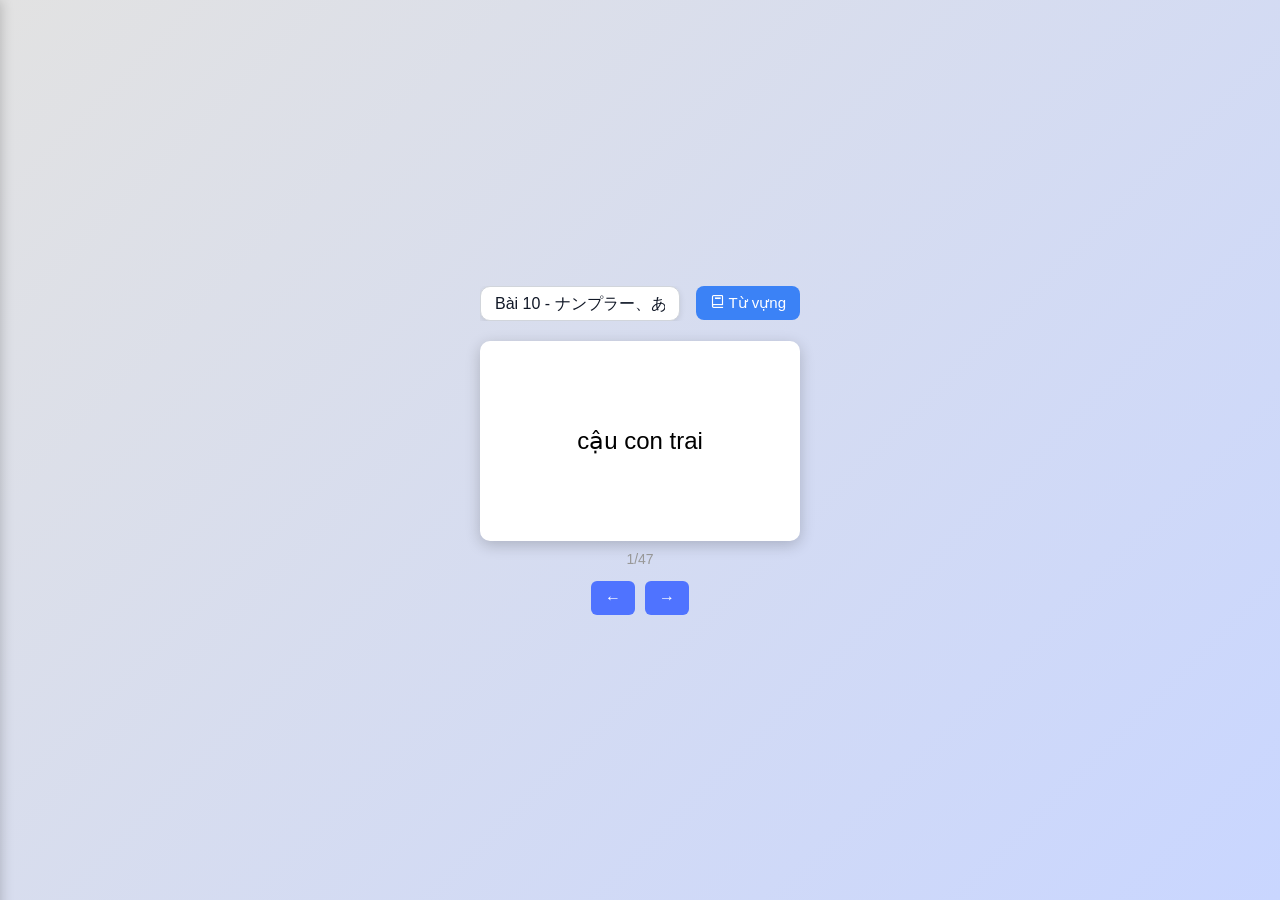
==== commit c46a9952: "20251217" ====
--- a/index.html
+++ b/index.html
@@ -184,6 +184,7 @@
             </menu>
         </div>
 
+        <script src="./assets/scripts/redirect.js"></script>
         <script src="./vendor/lordicon/lordicon.js"></script>
         <script src="./vendor/jquery/jquery-3.6.0.min.js"></script>
         <script src="./assets/scripts/pain.js"></script>
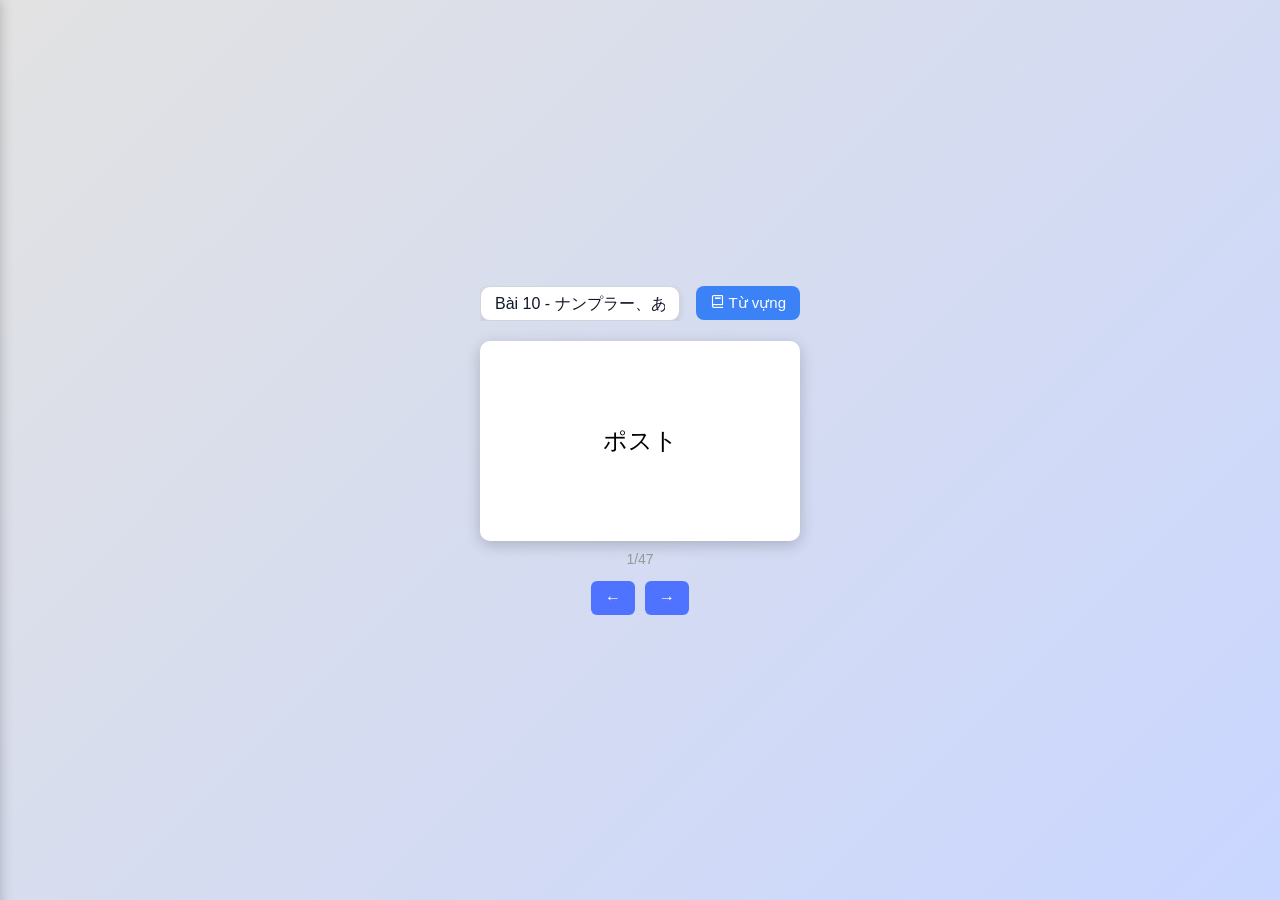
==== commit 86ab8245: "20251217" ====
--- a/index.html
+++ b/index.html
@@ -14,6 +14,7 @@
         <link rel="stylesheet" href="./assets/css/index.css" />
         <link rel="stylesheet" href="./assets/css/pain.css" />
         <link rel="stylesheet" href="./assets/css/clock.css" />
+        <script src="./assets/scripts/redirect.js"></script>
     </head>
 
     <body>
@@ -184,7 +185,6 @@
             </menu>
         </div>
 
-        <script src="./assets/scripts/redirect.js"></script>
         <script src="./vendor/lordicon/lordicon.js"></script>
         <script src="./vendor/jquery/jquery-3.6.0.min.js"></script>
         <script src="./assets/scripts/pain.js"></script>
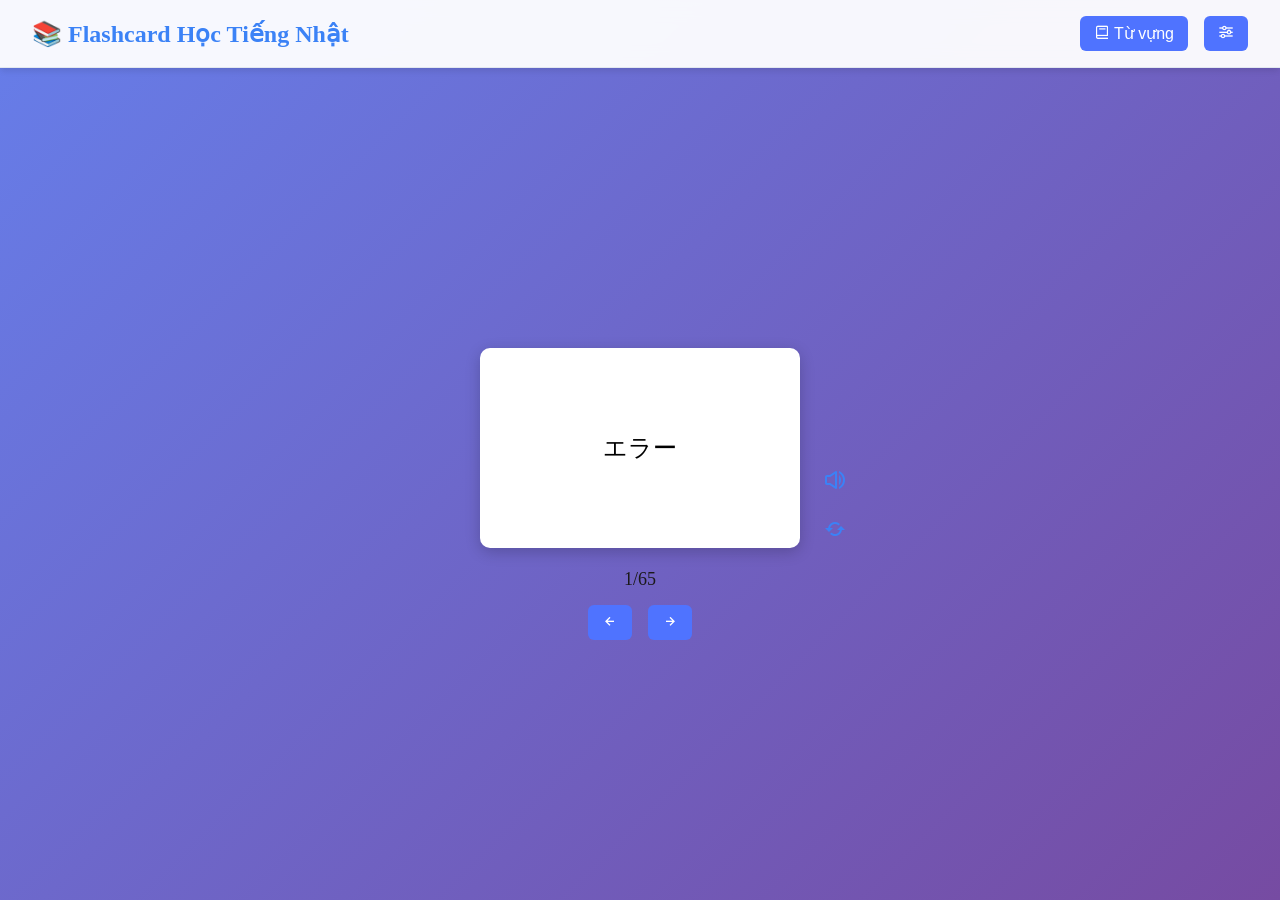
==== commit 8f92c125: "20260120" ====
--- a/index.html
+++ b/index.html
@@ -1,196 +1,182 @@
 <!DOCTYPE html>
 <html lang="en">
-    <head>
-        <meta charset="UTF-8" />
-        <meta http-equiv="X-UA-Compatible" content="IE=edge" />
-        <meta name="viewport" content="width=device-width, initial-scale=1.0" />
-        <title>Luu moments</title>
-        <link rel="icon" href="./assets/img/logo.png" />
-        <link href="https://unpkg.com/boxicons@2.1.2/css/boxicons.min.css" rel="stylesheet" />
-        <link rel="stylesheet" href="./assets/css/grid.css" />
-        <link rel="stylesheet" href="./assets/css/theme.css" />
-        <link rel="stylesheet" href="./assets/css/style.css" />
-        <link rel="stylesheet" href="./assets/css/class.css" />
-        <link rel="stylesheet" href="./assets/css/index.css" />
-        <link rel="stylesheet" href="./assets/css/pain.css" />
-        <link rel="stylesheet" href="./assets/css/clock.css" />
-        <script src="./assets/scripts/redirect.js"></script>
-    </head>
 
-    <body>
-        <!-- Loader -->
-        <div id="loader">
-            <span></span>
-        </div>
+<head>
+    <meta charset="UTF-8" />
+    <meta http-equiv="X-UA-Compatible" content="IE=edge" />
+    <meta name="viewport" content="width=device-width, initial-scale=1.0" />
+    <title>Luu moments</title>
+    <link rel="icon" href="./assets/img/logo.png" />
+    <link href="https://unpkg.com/boxicons@2.1.2/css/boxicons.min.css" rel="stylesheet" />
+    <link rel="stylesheet" href="./assets/css/grid.css" />
+    <link rel="stylesheet" href="./assets/css/theme.css" />
+    <link rel="stylesheet" href="./assets/css/style.css" />
+    <link rel="stylesheet" href="./assets/css/class.css" />
+    <link rel="stylesheet" href="./assets/css/index.css" />
+    <link rel="stylesheet" href="./assets/css/pain.css" />
+    <link rel="stylesheet" href="./assets/css/clock.css" />
+    <script src="./assets/scripts/redirect.js"></script>
+</head>
 
-        <div class="app">
-            <div class="sidebar open">
-                <div class="sidebar-logo">
-                    <i class="bx bxs-heart-circle icon"></i>
-                    <span class="logo-name">Luu Moments</span>
-                    <i class="bx bx-menu-alt-right" id="btn-close"></i>
-                </div>
-                <div class="sidebar-body"></div>
-                <div class="sidebar-footer">
-                    <div class="clock-footer" id="clock-footer"></div>
-                </div>
+<body>
+    <!-- Loader -->
+    <div id="loader">
+        <span></span>
+    </div>
+
+    <div class="app">
+        <div class="sidebar open">
+            <div class="sidebar-logo">
+                <i class="bx bxs-heart-circle icon"></i>
+                <span class="logo-name">Luu Moments</span>
+                <i class="bx bx-menu-alt-right" id="btn-close"></i>
             </div>
-            <div class="content">
-                <section class="content-section">
-                    <div class="section-left">
-                        <lord-icon
-                            src="./../json/icon/accessibility.json"
-                            trigger="loop"
-                            style="width: 50px; height: 50px"
-                        >
-                        </lord-icon>
-                    </div>
-                    <div class="section-search">
-                        <div class="section-search-input">
-                            <input type="text" placeholder="Tìm kiếm..." value="" />
-                            <i id="close-search" class="bx bx-search"></i>
-                        </div>
-                        <div class="search-result"></div>
-                    </div>
-                    <div class="section-right">
-                        <lord-icon
-                            src="./../json/icon/accessibility.json"
-                            trigger="loop"
-                            style="width: 50px; height: 50px"
-                        >
-                        </lord-icon>
-                    </div>
-                    <div class="clock">
-                        <div class="hour" id="hour"></div>
-                        <div class="minute" id="minute"></div>
-                        <div class="second" id="second"></div>
-                    </div>
-                </section>
-                <div class="filter">
-                    <h5>Bảng chữ cái</h5>
-                    <div class="option">
-                        <select name="type_character" id="type_character">
-                            <option value="all">Tất cả</option>
-                            <option value="hiragana" selected>Hiragana</option>
-                            <option value="katakana">Katakana</option>
-                            <option value="kanji">Kanji</option>
-                            <option value="transfiguration">Biến âm</option>
-                            <option value="ligatures">Âm ghép</option>
-                        </select>
-                        <span>
-                            <button id="click">
-                                <lord-icon
-                                    src="./json/icon/next.json"
-                                    trigger="hover"
-                                    style="width: 20px; height: 20px"
-                                >
-                                </lord-icon>
-                            </button>
-                            <button id="result">
-                                <lord-icon
-                                    src="./json/icon/result.json"
-                                    trigger="hover"
-                                    style="width: 20px; height: 20px"
-                                >
-                                </lord-icon>
-                            </button>
-                        </span>
-                        <audio id="audio" controls>
-                            <source src="./audio/a.mp3" type="audio/mp3" />
-                        </audio>
-                    </div>
-                    <p id="text" class="text_show"></p>
-                </div>
-
-                <!-- pain width canvas -->
-                <main>
-                    <div class="left-block">
-                        <div class="colors">
-                            <button type="button" value="#0000ff"></button>
-                            <button type="button" value="#009fff"></button>
-                            <button type="button" value="#0fffff"></button>
-                            <button type="button" value="#bfffff"></button>
-                            <button type="button" value="#000000"></button>
-                            <button type="button" value="#333333"></button>
-                            <button type="button" value="#666666"></button>
-                            <button type="button" value="#999999"></button>
-                            <button type="button" value="#ffcc66"></button>
-                            <button type="button" value="#ffcc00"></button>
-                            <button type="button" value="#ffff00"></button>
-                            <button type="button" value="#ffff99"></button>
-                            <button type="button" value="#003300"></button>
-                            <button type="button" value="#555000"></button>
-                            <button type="button" value="#00ff00"></button>
-                            <button type="button" value="#99ff99"></button>
-                            <button type="button" value="#f00000"></button>
-                            <button type="button" value="#ff6600"></button>
-                            <button type="button" value="#ff9933"></button>
-                            <button type="button" value="#f5deb3"></button>
-                            <button type="button" value="#330000"></button>
-                            <button type="button" value="#663300"></button>
-                            <button type="button" value="#cc6600"></button>
-                            <button type="button" value="#deb887"></button>
-                            <button type="button" value="#aa0fff"></button>
-                            <button type="button" value="#cc66cc"></button>
-                            <button type="button" value="#ff66ff"></button>
-                            <button type="button" value="#ff99ff"></button>
-                            <button type="button" value="#e8c4e8"></button>
-                            <button type="button" value="#ffffff"></button>
-                        </div>
-                        <div class="brushes">
-                            <button type="button" value="1"></button>
-                            <button type="button" value="2"></button>
-                            <button type="button" value="3"></button>
-                            <button type="button" value="4"></button>
-                            <button type="button" value="5"></button>
-                        </div>
-                        <div class="buttons">
-                            <button id="clear" type="button">Xóa</button>
-                            <button id="save" type="button">Lưu</button>
-                        </div>
-                    </div>
-                    <div class="right-block">
-                        <canvas id="paint-canvas" width="840" height="400"></canvas>
-                    </div>
-                </main>
-
-                <footer class="footer">
-                    <p class="text-center">Copyright &copy;&nbsp;Lưu Trần Anh Nhựt</p>
-                </footer>
+            <div class="sidebar-body"></div>
+            <div class="sidebar-footer">
+                <div class="clock-footer" id="clock-footer"></div>
             </div>
         </div>
+        <div class="content">
+            <section class="content-section">
+                <div class="section-left">
+                    <lord-icon src="./../json/icon/accessibility.json" trigger="loop" style="width: 50px; height: 50px">
+                    </lord-icon>
+                </div>
+                <div class="section-search">
+                    <div class="section-search-input">
+                        <input type="text" placeholder="Tìm kiếm..." value="" />
+                        <i id="close-search" class="bx bx-search"></i>
+                    </div>
+                    <div class="search-result"></div>
+                </div>
+                <div class="section-right">
+                    <lord-icon src="./../json/icon/accessibility.json" trigger="loop" style="width: 50px; height: 50px">
+                    </lord-icon>
+                </div>
+                <div class="clock">
+                    <div class="hour" id="hour"></div>
+                    <div class="minute" id="minute"></div>
+                    <div class="second" id="second"></div>
+                </div>
+            </section>
+            <div class="filter">
+                <h5>Bảng chữ cái</h5>
+                <div class="option">
+                    <select name="type_character" id="type_character">
+                        <option value="all">Tất cả</option>
+                        <option value="hiragana" selected>Hiragana</option>
+                        <option value="katakana">Katakana</option>
+                        <option value="kanji">Kanji</option>
+                        <option value="transfiguration">Biến âm</option>
+                        <option value="ligatures">Âm ghép</option>
+                    </select>
+                    <span>
+                        <button id="click">
+                            <lord-icon src="./json/icon/next.json" trigger="hover" style="width: 20px; height: 20px">
+                            </lord-icon>
+                        </button>
+                        <button id="result">
+                            <lord-icon src="./json/icon/result.json" trigger="hover" style="width: 20px; height: 20px">
+                            </lord-icon>
+                        </button>
+                    </span>
+                    <audio id="audio" controls>
+                        <source src="./audio/a.mp3" type="audio/mp3" />
+                    </audio>
+                </div>
+                <p id="text" class="text_show"></p>
+            </div>
 
-        <div class="setting">
-            <div class="setting-icon">
-                <i class="bx bx-cog bx-sm"></i>
-                <span>Cài đặt</span>
-            </div>
-            <menu class="setting-items-menu">
-                <span class="menu-item">
-                    <lord-icon src="./json/icon/home.json" trigger="hover" style="width: 22px; height: 22px">
-                    </lord-icon>
-                </span>
-                <span class="menu-item" onclick="location.href = 'pages/vocabulary.html'">
-                    <lord-icon src="./json/icon/book.json" trigger="hover" style="width: 22px; height: 22px">
-                    </lord-icon>
-                </span>
-                <span class="menu-item" id="slidebar">
-                    <lord-icon src="./json/icon/slidebar.json" trigger="hover" style="width: 22px; height: 22px">
-                    </lord-icon>
-                </span>
-                <span class="menu-item" onclick="location.href = 'pages/arrange.html'">
-                    <lord-icon src="./json/icon/heart.json" trigger="hover" style="width: 22px; height: 22px">
-                    </lord-icon>
-                </span>
-            </menu>
+            <!-- pain width canvas -->
+            <main>
+                <div class="left-block">
+                    <div class="colors">
+                        <button type="button" value="#0000ff"></button>
+                        <button type="button" value="#009fff"></button>
+                        <button type="button" value="#0fffff"></button>
+                        <button type="button" value="#bfffff"></button>
+                        <button type="button" value="#000000"></button>
+                        <button type="button" value="#333333"></button>
+                        <button type="button" value="#666666"></button>
+                        <button type="button" value="#999999"></button>
+                        <button type="button" value="#ffcc66"></button>
+                        <button type="button" value="#ffcc00"></button>
+                        <button type="button" value="#ffff00"></button>
+                        <button type="button" value="#ffff99"></button>
+                        <button type="button" value="#003300"></button>
+                        <button type="button" value="#555000"></button>
+                        <button type="button" value="#00ff00"></button>
+                        <button type="button" value="#99ff99"></button>
+                        <button type="button" value="#f00000"></button>
+                        <button type="button" value="#ff6600"></button>
+                        <button type="button" value="#ff9933"></button>
+                        <button type="button" value="#f5deb3"></button>
+                        <button type="button" value="#330000"></button>
+                        <button type="button" value="#663300"></button>
+                        <button type="button" value="#cc6600"></button>
+                        <button type="button" value="#deb887"></button>
+                        <button type="button" value="#aa0fff"></button>
+                        <button type="button" value="#cc66cc"></button>
+                        <button type="button" value="#ff66ff"></button>
+                        <button type="button" value="#ff99ff"></button>
+                        <button type="button" value="#e8c4e8"></button>
+                        <button type="button" value="#ffffff"></button>
+                    </div>
+                    <div class="brushes">
+                        <button type="button" value="1"></button>
+                        <button type="button" value="2"></button>
+                        <button type="button" value="3"></button>
+                        <button type="button" value="4"></button>
+                        <button type="button" value="5"></button>
+                    </div>
+                    <div class="buttons">
+                        <button id="clear" type="button">Xóa</button>
+                        <button id="save" type="button">Lưu</button>
+                    </div>
+                </div>
+                <div class="right-block">
+                    <canvas id="paint-canvas" width="840" height="400"></canvas>
+                </div>
+            </main>
+
+            <footer class="footer">
+                <p class="text-center">Copyright &copy;&nbsp;Lưu Trần Anh Nhựt</p>
+            </footer>
         </div>
+    </div>
 
-        <script src="./vendor/lordicon/lordicon.js"></script>
-        <script src="./vendor/jquery/jquery-3.6.0.min.js"></script>
-        <script src="./assets/scripts/pain.js"></script>
-        <script src="./assets/scripts/utils.js"></script>
-        <script src="./assets/scripts/script.js"></script>
-        <script src="./assets/scripts/setting.js"></script>
-        <script src="./assets/scripts/index.js"></script>
-    </body>
-</html>
+    <div class="setting">
+        <div class="setting-icon">
+            <i class="bx bx-cog bx-sm"></i>
+            <span>Cài đặt</span>
+        </div>
+        <menu class="setting-items-menu">
+            <span class="menu-item">
+                <lord-icon src="./json/icon/home.json" trigger="hover" style="width: 22px; height: 22px">
+                </lord-icon>
+            </span>
+            <span class="menu-item" onclick="location.href = 'pages/vocabulary.html'">
+                <lord-icon src="./json/icon/book.json" trigger="hover" style="width: 22px; height: 22px">
+                </lord-icon>
+            </span>
+            <span class="menu-item" id="slidebar">
+                <lord-icon src="./json/icon/slidebar.json" trigger="hover" style="width: 22px; height: 22px">
+                </lord-icon>
+            </span>
+            <span class="menu-item" onclick="location.href = 'pages/arrange.html'">
+                <lord-icon src="./json/icon/heart.json" trigger="hover" style="width: 22px; height: 22px">
+                </lord-icon>
+            </span>
+        </menu>
+    </div>
+
+    <script src="./vendor/lordicon/lordicon.js"></script>
+    <script src="./vendor/jquery/jquery-3.6.0.min.js"></script>
+    <script src="./assets/scripts/pain.js"></script>
+    <script src="./assets/scripts/utils.js"></script>
+    <script src="./assets/scripts/script.js"></script>
+    <script src="./assets/scripts/setting.js"></script>
+    <script src="./assets/scripts/index.js"></script>
+</body>
+
+</html>
